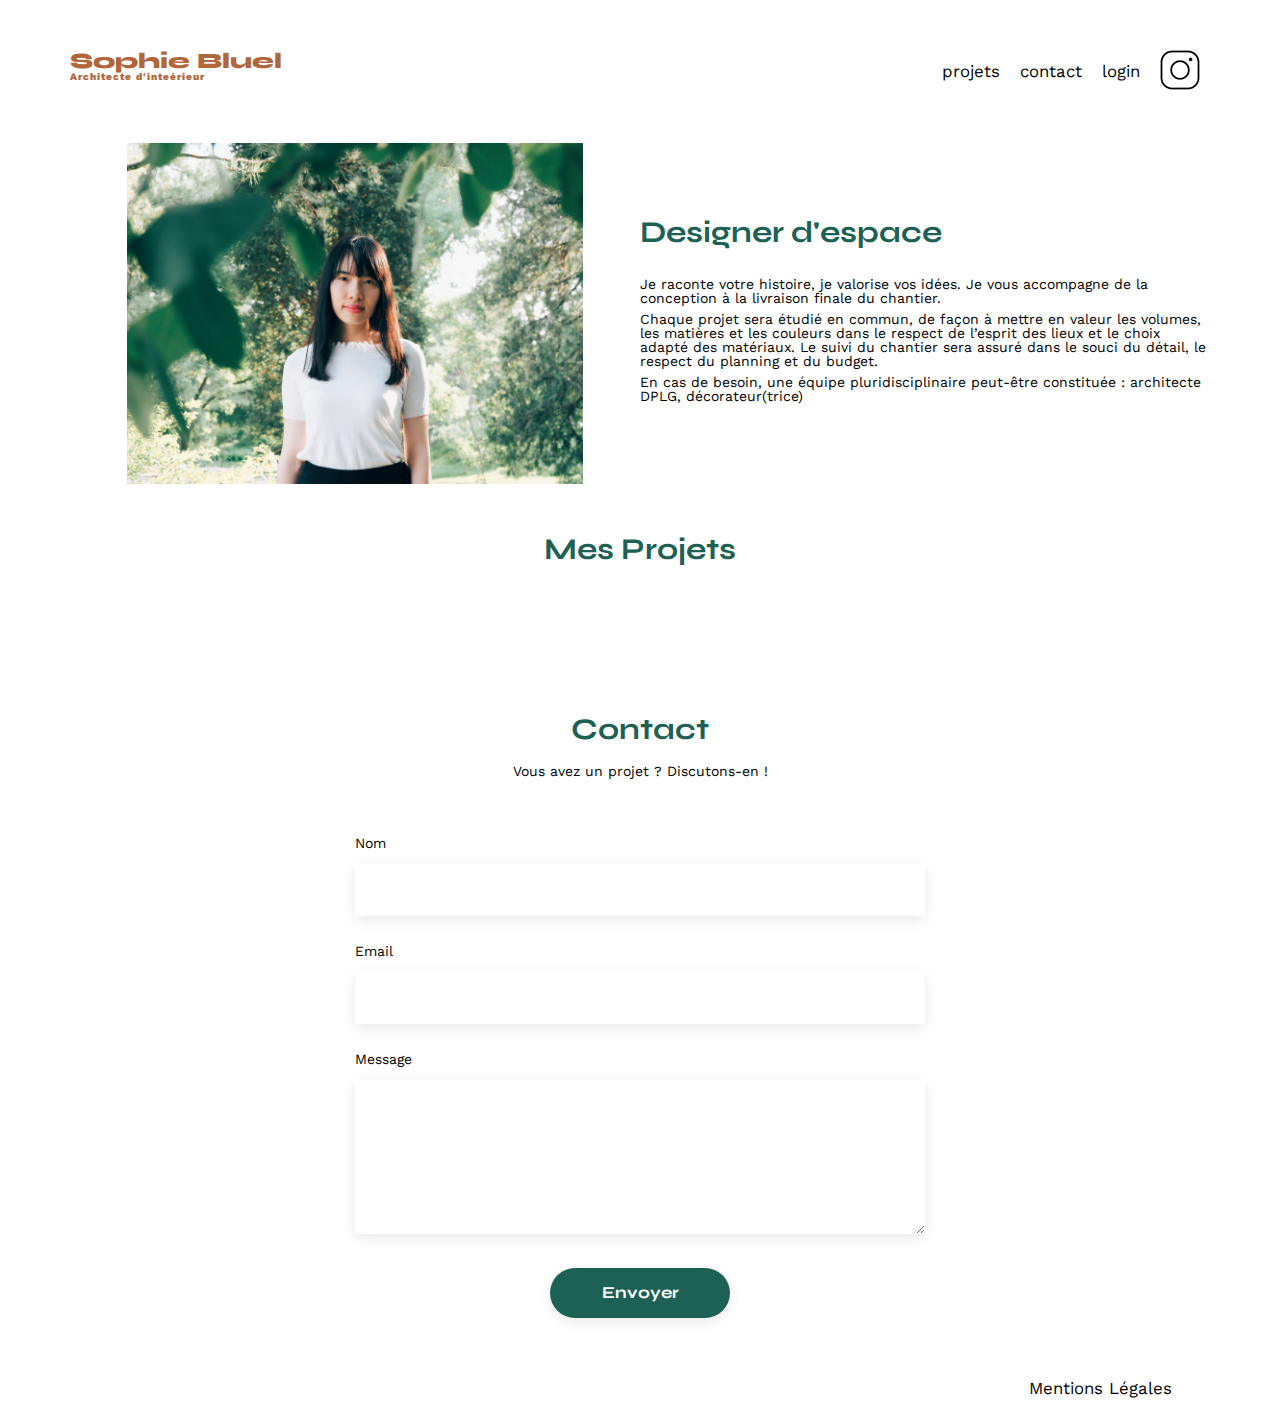
==== FrontEnd/index.html @ eb0ef1e6 "create repository" ====
<!DOCTYPE html>
<html lang="fr">
<head>
	<meta charset="UTF-8">
	<title>Sophie Bluel - Architecte d'intérieur</title>
	<meta name="viewport" content="width=device-width, initial-scale=1.0">
	<link rel="preconnect" href="https://fonts.googleapis.com">
	<link rel="preconnect" href="https://fonts.gstatic.com" crossorigin>
	<link href="https://fonts.googleapis.com/css2?family=Syne:wght@700;800&family=Work+Sans&display=swap" rel="stylesheet">
	<meta name="description" content="">
	<link rel="stylesheet" href="./assets/style.css">
	<script src="script.js" defer></script>
</head>
<body>
<header>
	<h1>Sophie Bluel <span>Architecte d'inteérieur</span></h1>
	<nav>
		<ul>
			<li>projets</li>
			<li>contact</li>
			<li>login</li>
			<li><img src="./assets/icons/instagram.png" alt="Instagram"></li>
		</ul>
	</nav>
</header>
<main>
	<section id="introduction">
		<figure>
			<img src="./assets/images/sophie-bluel.png" alt="">
		</figure>
		<article>
			<h2>Designer d'espace</h2>
			<p>Je raconte votre histoire, je valorise vos idées. Je vous accompagne de la conception à la livraison finale du chantier.</p>
			<p>Chaque projet sera étudié en commun, de façon à mettre en valeur les volumes, les matières et les couleurs dans le respect de l’esprit des lieux et le choix adapté des matériaux. Le suivi du chantier sera assuré dans le souci du détail, le respect du planning et du budget.</p>
			<p>En cas de besoin, une équipe pluridisciplinaire peut-être constituée : architecte DPLG, décorateur(trice)</p>
		</article>
	</section>
	<section id="portfolio">
		<h2>Mes Projets</h2>

	<section class="category" >
		<div id="filter-buttons"></div>
	</section>
		<div id="gallery-js" class="gallery"></div>
	</section>
	<section id="contact">
		<h2>Contact</h2>
		<p>Vous avez un projet ? Discutons-en !</p>
		<form action="#" method="post">
			<label for="name">Nom</label>
			<input type="text" name="name" id="name">
			<label for="email">Email</label>
			<input type="email" name="email" id="email">
			<label for="message">Message</label>
			<textarea name="message" id="message" cols="30" rows="10"></textarea>
			<input type="submit" value="Envoyer">
		</form>
	</section>
</main>

<footer>
	<nav>
		<ul>
			<li>Mentions Légales</li>
		</ul>
	</nav>
</footer>
</body>
</html>
---- FrontEnd/assets/style.css ----
/* http://meyerweb.com/eric/tools/css/reset/
   v2.0 | 20110126
   License: none (public domain)
*/

html, body, div, span, applet, object, iframe,
h1, h2, h3, h4, h5, h6, p, blockquote, pre,
a, abbr, acronym, address, big, cite, code,
del, dfn, em, img, ins, kbd, q, s, samp,
small, strike, strong, sub, sup, tt, var,
b, u, i, center,
dl, dt, dd, ol, ul, li,
fieldset, form, label, legend,
table, caption, tbody, tfoot, thead, tr, th, td,
article, aside, canvas, details, embed,
figure, figcaption, footer, header, hgroup,
menu, nav, output, ruby, section, summary,
time, mark, audio, video {
	margin: 0;
	padding: 0;
	border: 0;
	font-size: 100%;
	font: inherit;
	vertical-align: baseline;
}
/* HTML5 display-role reset for older browsers */
article, aside, details, figcaption, figure,
footer, header, hgroup, menu, nav, section {
	display: block;
}
body {
	line-height: 1;
}
ol, ul {
	list-style: none;
}
blockquote, q {
	quotes: none;
}
blockquote:before, blockquote:after,
q:before, q:after {
	content: '';
	content: none;
}
table {
	border-collapse: collapse;
	border-spacing: 0;
}
/** end reset css**/
body {
	max-width: 1140px;
	margin:auto;
	font-family: 'Work Sans' ;
	font-size: 14px;
}
header {
	display: flex;
	justify-content: space-between;
	margin: 50px 0
}
section {
	margin: 50px 0
}

h1{
	display: flex;
	flex-direction: column;
	font-family: 'Syne';
	font-size: 22px;
	font-weight: 800;
	color: #B1663C
}

h1 > span {
	font-family: 'Work Sans';
	font-size:10px;
	letter-spacing: 0.1em;
;
}

h2{
	font-family: 'Syne';
	font-weight: 700;
	font-size: 30px;
	color: #1D6154
}
nav ul {
	display: flex;
	align-items: center;
	list-style-type: none;

}
nav li {
	padding: 0 10px;
	font-size: 1.2em;
}

li:hover {
	color: #B1663C;
}
#introduction {
	display: flex;
	align-items: center;
}
#introduction figure {
	flex: 1
}
#introduction img {
	display: block;
	margin: auto;
	width: 80%;
}

#introduction article {
	flex: 1
}
#introduction h2 {
	margin-bottom: 1em;
}

#introduction p {
	margin-bottom: 0.5em;
}

.category {
	display: flex;
	justify-content: center;
}

button {
		width: auto;
		min-width: 100px;
		height: 37px;
		flex-shrink: 0;
		border-radius: 60px;
		border: 1px solid #1D6154;
		color: #1D6154;
		margin-left: 5px;
		margin-right: 5px;
		text-align: center;
		font-family: Syne;
		font-size: 16px;
		font-style: normal;
		font-weight: 700;
		line-height: normal;
		cursor: pointer;

	}
	button:hover {
		background-color: #1D6154;
		color: white;
	  }
	  
	  button:focus {
		background-color: #1D6154;
		color: white;
	  }



#portfolio h2 {
	text-align: center;
	margin-bottom: 1em;
}
.gallery {
	width: 100%;
	display: grid;
	grid-template-columns: 1fr 1fr 1fr;
	grid-column-gap: 20px;
	grid-row-gap: 20px;
}

.gallery img {
	width: 100%;

}
#contact {
	width: 50%;
margin: auto;
}
#contact > * {
	text-align: center;

}
#contact h2{
	margin-bottom: 20px;
}
#contact form {
	text-align: left;
	margin-top:30px;
	display: flex;
	flex-direction: column;
}

#contact input {
	height: 50px;
	font-size: 1.2em;
	border: none;
	box-shadow: 0px 4px 14px rgba(0, 0, 0, 0.09);
}
#contact label {
	margin: 2em 0 1em 0;
}
#contact textarea {
	border: none;
	box-shadow: 0px 4px 14px rgba(0, 0, 0, 0.09);
}

input[type="submit"]{
	font-family: 'Syne';
	font-weight: 700;
	color: white;
	background-color: #1D6154;
	margin : 2em auto ;
	width: 180px;
	text-align: center;
	border-radius: 60px ;
}

footer nav ul {
	display: flex;
	justify-content: flex-end;
	margin: 2em
}
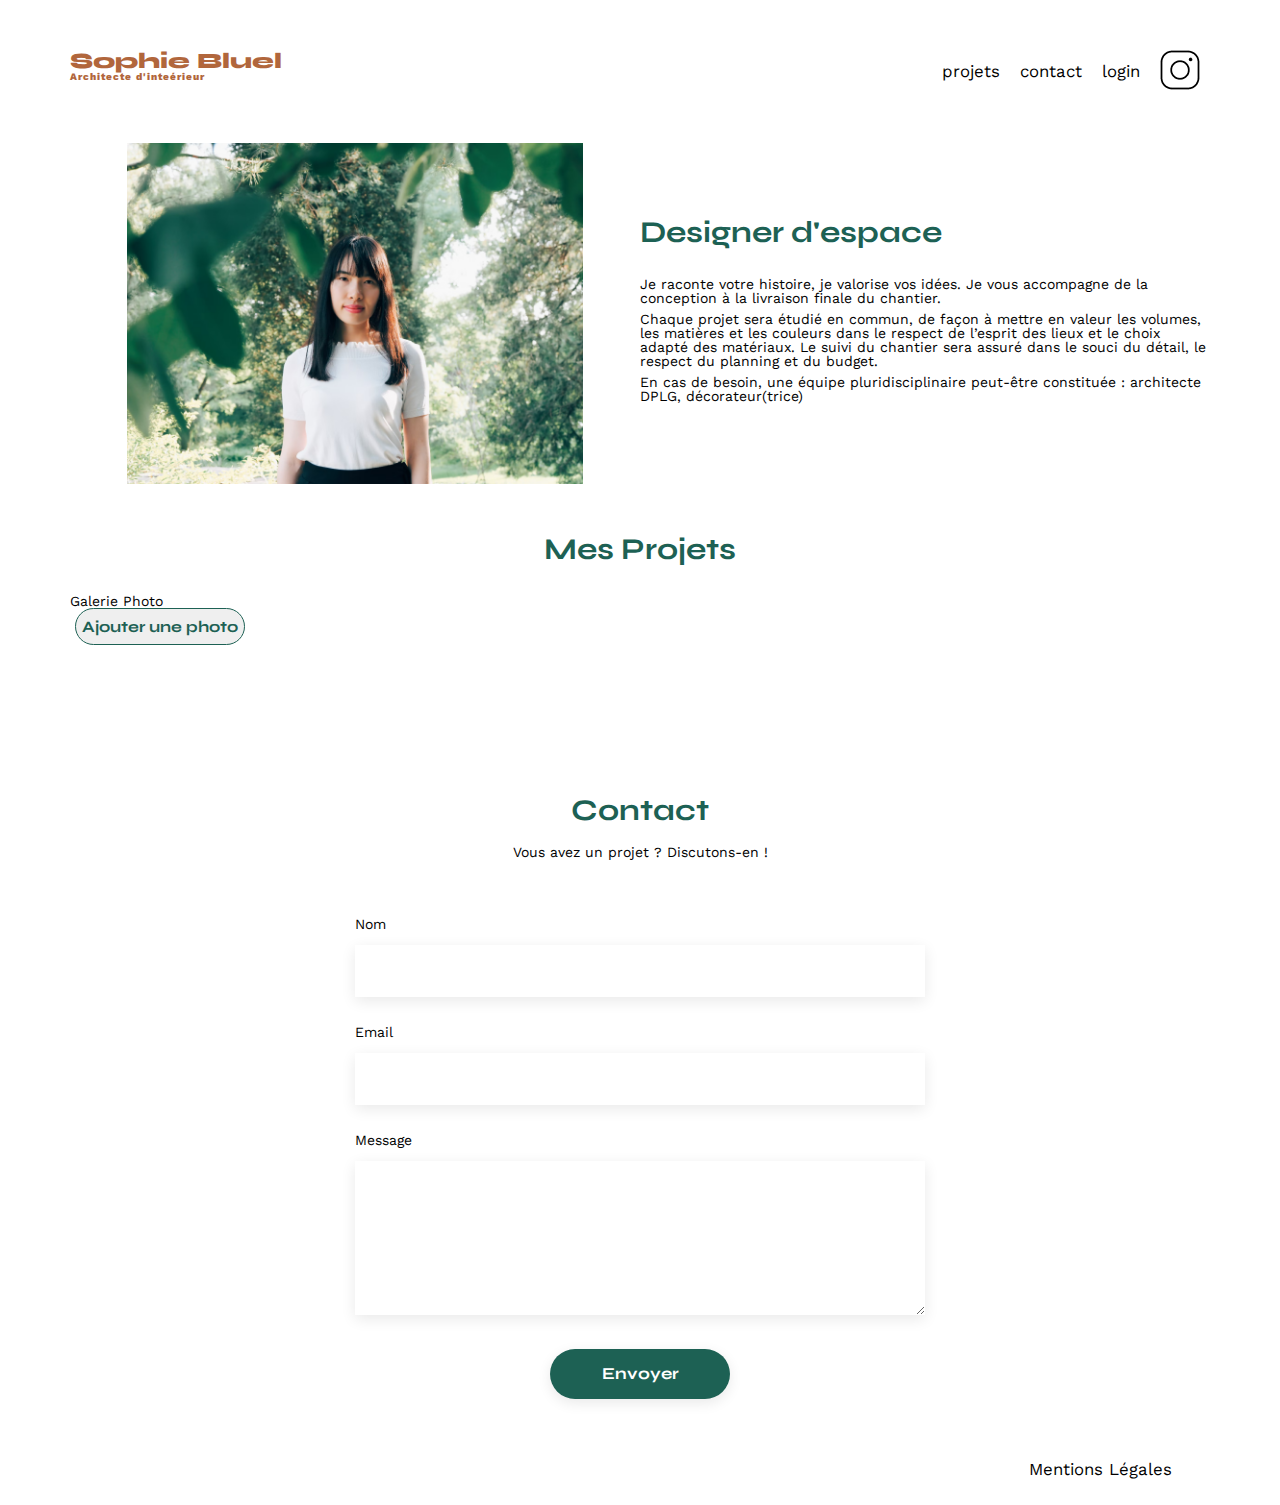
==== commit a4af4688: "ajout modal html" ====
--- a/FrontEnd/index.html
+++ b/FrontEnd/index.html
@@ -9,7 +9,12 @@
 	<link href="https://fonts.googleapis.com/css2?family=Syne:wght@700;800&family=Work+Sans&display=swap" rel="stylesheet">
 	<meta name="description" content="">
 	<link rel="stylesheet" href="./assets/style.css">
-	<script src="script.js" defer></script>
+	<link rel="stylesheet" href="./assets/modale.css">
+	<script src="script.js" defer></script>	
+	<script src="modal.js" defer></script>
+	<link rel="stylesheet" href="https://cdnjs.cloudflare.com/ajax/libs/font-awesome/6.2.1/css/all.min.css"
+	integrity="sha512-MV7K8+y+gLIBoVD59lQIYicR65iaqukzvf/nwasF0nqhPay5w/9lJmVM2hMDcnK1OnMGCdVK+iQrJ7lzPJQd1w=="
+	crossorigin="anonymous" referrerpolicy="no-referrer">
 </head>
 <body>
 <header>
@@ -18,8 +23,8 @@
 		<ul>
 			<li>projets</li>
 			<li>contact</li>
-			<li>login</li>
-			<li><img src="./assets/icons/instagram.png" alt="Instagram"></li>
+			<li id="loginLogout"> <a id="loginLogoutLink" href= login.html> login </a></li>
+			<li ><img class="insta" src="./assets/icons/instagram.png" alt="Instagram"></li>
 		</ul>
 	</nav>
 </header>
@@ -36,13 +41,58 @@
 		</article>
 	</section>
 	<section id="portfolio">
-		<h2>Mes Projets</h2>
+		<h2 class="mesProjets">Mes Projets <span id="modifications" class="modal-btn modal-trigger"></span></h2>
+		
+		<div class="modal-container">
+		<div class="overlay modal-trigger"></div>
+		<div class="modal" role="dialog">
+			<div class="page1">
+				<span class="close-modal modal-trigger"><i class="fa-solid fa-xmark"></i></span>
+				<h3 class="titremodale"> Galerie Photo </h3>  
+				<div class="gallery-modal-container">
+				<div id="gallery-modal" class="gallery-modal"></div> 
+				<span class="separation"></span>
+				<button class="ajouter">Ajouter une photo</button>
+</div> </div></div>
+
+		<div class="page2" style = "display: none;">
+		<i class="fa-solid fa-arrow-left"></i>
+		<span class="close-modal modal-trigger"><i class="fa-solid fa-xmark"></i></span>
+		<h3 class="titremodale"> Ajout Photo </h3>  
+
+		<form action="/api/works" method="post" enctype="multipart/form-data" id="imageForm" class="form-add" autocomplete="off">
+	   
+		<div class="div-img">
+		<i class="fa-regular fa-image"></i>
+		<span class="add-btn">
+
+		<label for="image">+ Ajouter image  </label>
+		<input type="file" accept="image/*" name="image" id="image" required>
+		</span>
+		<p class="format"> jpg, png : 4mo max </p>		
+
+		</div>
+		
+
+		<label for="title" >Titre </label>
+		<input type="text" class="label-titre" id="title" name="title" required>
+	   
+		<label for="categorie">Catégorie</label>
+		<select name="categorie" id="categorie" class="label-categorie" required>
+		</select><br>
+		<span class="separation"></span>
+		 <input type="submit" value="Valider" id="submitButton">
+
+		</form>
+	</div></div>
 
 	<section class="category" >
 		<div id="filter-buttons"></div>
 	</section>
 		<div id="gallery-js" class="gallery"></div>
 	</section>
+
+
 	<section id="contact">
 		<h2>Contact</h2>
 		<p>Vous avez un projet ? Discutons-en !</p>
--- a/FrontEnd/assets/style.css
+++ b/FrontEnd/assets/style.css
@@ -2,6 +2,12 @@
    v2.0 | 20110126
    License: none (public domain)
 */
+
+a {
+	text-decoration: none;
+	color: inherit;
+
+}
 
 html, body, div, span, applet, object, iframe,
 h1, h2, h3, h4, h5, h6, p, blockquote, pre,
@@ -223,3 +229,21 @@
 	margin: 2em
 }
 
+
+
+
+
+
+
+
+
+
+
+
+
+
+
+
+
+
+
